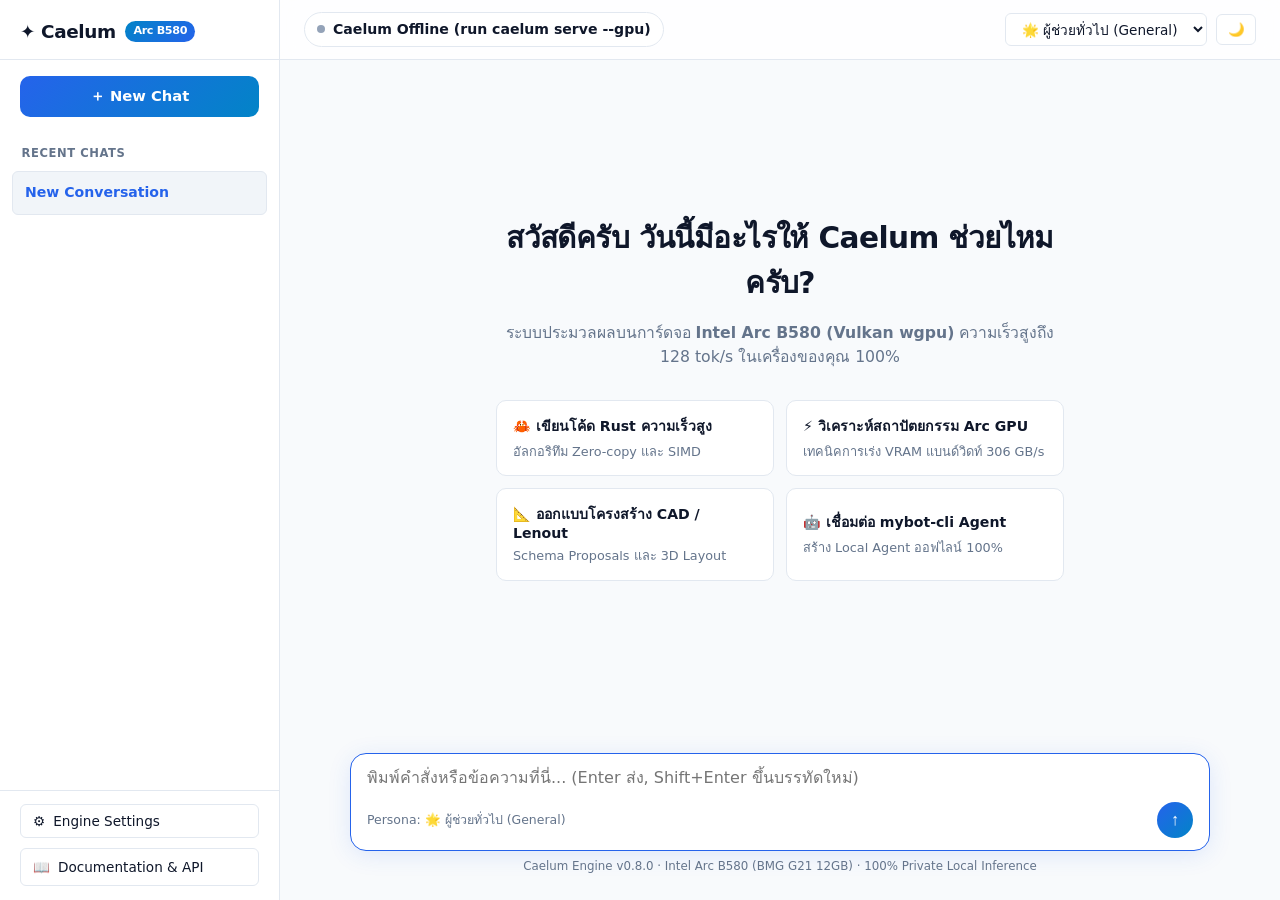
==== web/chat/index.html @ b3f338db "refactor(web): split built-in Chat & Docs UI into caelum/web/{shared,chat,docs}" ====
<!DOCTYPE html>
<html lang="th">
<head>
  <meta charset="UTF-8">
  <meta name="viewport" content="width=device-width, initial-scale=1.0">
  <meta name="color-scheme" content="light dark">
  <title>Caelum AI Chat — Intel Arc B580 Turbo Engine</title>
  <link rel="stylesheet" href="../shared/theme.css">
  <link rel="stylesheet" href="./chat.css">
  <script src="./chat.js" defer></script>
</head>
<body>
  <div id="app-container">
    <aside id="sidebar">
      <div class="sidebar-header">
        <a href="#" class="app-brand">
          <span>✦ Caelum</span>
          <span class="app-brand-badge">Arc B580</span>
        </a>
        <button type="button" class="sidebar-toggle-btn" id="close-sidebar-btn" aria-label="Close sidebar">✕</button>
      </div>

      <button type="button" class="new-chat-btn" id="new-chat-btn">
        <span>＋ New Chat</span>
      </button>

      <div class="chat-history-list" id="chat-history-list"></div>

      <div class="sidebar-footer">
        <button type="button" class="footer-link-btn" id="open-settings-btn">
          <span>⚙️</span>
          <span>Engine Settings</span>
        </button>
        <a href="/docs" class="footer-link-btn" target="_blank">
          <span>📖</span>
          <span>Documentation &amp; API</span>
        </a>
      </div>
    </aside>

    <main id="chat-view">
      <div class="chat-topbar">
        <div class="topbar-left">
          <button type="button" class="sidebar-toggle-btn" id="open-sidebar-btn" aria-label="Open sidebar">☰</button>
          <div class="model-badge">
            <span class="status-dot" id="topbar-status-dot"></span>
            <span id="topbar-model-name">Loading Caelum Engine...</span>
          </div>
        </div>

        <div class="topbar-right">
          <select id="persona-select" class="persona-select" aria-label="Select Assistant Persona">
            <option value="general">🌟 ผู้ช่วยทั่วไป (General)</option>
            <option value="rust">🦀 วิศวกรอาวุโส Rust</option>
            <option value="cad">📐 Lenout CAD Copilot</option>
            <option value="hardware">⚡ ผู้เชี่ยวชาญ Arc GPU</option>
          </select>

          <button type="button" class="icon-btn" id="theme-toggle-btn" aria-label="Toggle Dark/Light Mode">
            <span id="theme-icon">🌙</span>
          </button>
        </div>
      </div>

      <div id="messages-container">
        <div class="welcome-hero" id="welcome-hero">
          <h2>สวัสดีครับ วันนี้มีอะไรให้ Caelum ช่วยไหมครับ?</h2>
          <p>ระบบประมวลผลบนการ์ดจอ <strong>Intel Arc B580 (Vulkan wgpu)</strong> ความเร็วสูงถึง 128 tok/s ในเครื่องของคุณ 100%</p>

          <div class="starter-cards">
            <button type="button" class="starter-card" data-prompt="เขียนฟังก์ชันคำนวณ Fibonacci ในภาษา Rust แบบ Zero-copy และ Benchmark เปรียบเทียบ">
              <div class="starter-card-title">🦀 เขียนโค้ด Rust ความเร็วสูง</div>
              <div class="starter-card-desc">อัลกอริทึม Zero-copy และ SIMD</div>
            </button>
            <button type="button" class="starter-card" data-prompt="อธิบายเทคนิค Subgroups 16-32 และ 4-byte Aligned Q6_K บนสถาปัตยกรรม Intel Battlemage G21">
              <div class="starter-card-title">⚡ วิเคราะห์สถาปัตยกรรม Arc GPU</div>
              <div class="starter-card-desc">เทคนิคการเร่ง VRAM แบนด์วิดท์ 306 GB/s</div>
            </button>
            <button type="button" class="starter-card" data-prompt="ช่วยออกแบบโครงสร้างข้อมูลห้องสี่เหลี่ยม 3 มิติ สำหรับโปรแกรม Lenout CAD ในรูปแบบ JSON">
              <div class="starter-card-title">📐 ออกแบบโครงสร้าง CAD / Lenout</div>
              <div class="starter-card-desc">Schema Proposals และ 3D Layout</div>
            </button>
            <button type="button" class="starter-card" data-prompt="สรุปแนวทางการเชื่อมต่อ mybot-cli เข้ากับ Caelum ผ่าน OpenAI Tool Calling">
              <div class="starter-card-title">🤖 เชื่อมต่อ mybot-cli Agent</div>
              <div class="starter-card-desc">สร้าง Local Agent ออฟไลน์ 100%</div>
            </button>
          </div>
        </div>
      </div>

      <div class="input-dock">
        <div class="input-wrapper">
          <textarea id="user-prompt" rows="1" placeholder="พิมพ์คำสั่งหรือข้อความที่นี่... (Enter ส่ง, Shift+Enter ขึ้นบรรทัดใหม่)" autofocus></textarea>

          <div class="input-toolbar">
            <div class="toolbar-left">
              <span id="active-persona-tag">Persona: ผู้ช่วยทั่วไป</span>
            </div>
            <div class="toolbar-actions">
              <button type="button" class="stop-btn" id="stop-btn" aria-label="Stop generation">■</button>
              <button type="button" class="send-btn" id="send-btn" aria-label="Send message">↑</button>
            </div>
          </div>
        </div>
        <div class="input-hint">Caelum Engine v0.8.0 · Intel Arc B580 (BMG G21 12GB) · 100% Private Local Inference</div>
      </div>
    </main>
  </div>

  <dialog id="settings-dialog" aria-labelledby="settings-dialog-title">
    <div class="dialog-header">
      <h2 class="dialog-title" id="settings-dialog-title">⚙️ Engine Settings</h2>
      <button type="button" class="icon-btn" id="close-settings-x" aria-label="Close settings">✕</button>
    </div>

    <form method="dialog" id="settings-form">
      <div class="form-group">
        <label class="form-label" for="setting-endpoint">API Server Endpoint</label>
        <input type="text" id="setting-endpoint" class="form-input" value="/v1/chat/completions" autofocus>
      </div>

      <div class="form-group">
        <div class="form-label">
          <span>Temperature (ความสร้างสรรค์)</span>
          <span id="val-temp">0.7</span>
        </div>
        <input type="range" id="setting-temp" class="form-range" min="0" max="1.5" step="0.05" value="0.7">
      </div>

      <div class="form-group">
        <div class="form-label">
          <span>Max Completion Tokens</span>
          <span id="val-max-tokens">512</span>
        </div>
        <input type="range" id="setting-max-tokens" class="form-range" min="64" max="4096" step="64" value="512">
      </div>

      <div class="form-group">
        <label class="form-label" for="setting-custom-system">Custom System Prompt (Override)</label>
        <textarea id="setting-custom-system" class="form-textarea" rows="3" placeholder="ระบุ System prompt เจาะจงตามต้องการ..."></textarea>
      </div>

      <div class="dialog-footer">
        <button type="button" class="btn-secondary" id="clear-history-btn">ล้างประวัติแชททั้งหมด</button>
        <button type="submit" class="btn-primary">บันทึกการตั้งค่า</button>
      </div>
    </form>
  </dialog>
</body>
</html>
---- web/shared/theme.css ----
/* -------------------------------------------------------------
   Caelum Shared Design Tokens & Modern Web Guidance Base Styles
   - color-scheme: light dark on :root
   - light-dark() adaptive color tokens + explicit [data-theme] overrides
   - Adaptive scrollbar-color & accent-color
------------------------------------------------------------- */
:root {
  --color-bg-light: #f8fafc;
  --color-bg-dark: #0b0f19;
  --color-surface-light: #ffffff;
  --color-surface-dark: #121826;
  --color-surface-muted-light: #f1f5f9;
  --color-surface-muted-dark: #1e2638;
  --color-border-light: #e2e8f0;
  --color-border-dark: #2a3449;

  --color-text-light: #0f172a;
  --color-text-dark: #f8fafc;
  --color-text-muted-light: #64748b;
  --color-text-muted-dark: #94a3b8;

  --color-brand-light: #2563eb;
  --color-brand-dark: #38bdf8;
  --color-accent-light: #059669;
  --color-accent-dark: #34d399;
  --color-code-bg-light: #0f172a;
  --color-code-bg-dark: #060913;

  color-scheme: light dark;
  --bg: light-dark(var(--color-bg-light), var(--color-bg-dark));
  --surface: light-dark(var(--color-surface-light), var(--color-surface-dark));
  --surface-muted: light-dark(var(--color-surface-muted-light), var(--color-surface-muted-dark));
  --border: light-dark(var(--color-border-light), var(--color-border-dark));
  --text: light-dark(var(--color-text-light), var(--color-text-dark));
  --text-muted: light-dark(var(--color-text-muted-light), var(--color-text-muted-dark));
  --brand: light-dark(var(--color-brand-light), var(--color-brand-dark));
  --accent: light-dark(var(--color-accent-light), var(--color-accent-dark));
  --code-bg: light-dark(var(--color-code-bg-light), var(--color-code-bg-dark));

  --radius-sm: 6px;
  --radius-md: 10px;
  --radius-lg: 16px;
  --font-sans: system-ui, -apple-system, BlinkMacSystemFont, 'Segoe UI', Roboto, 'Sukhumvit Set', 'Kanit', sans-serif;
  --font-mono: 'JetBrains Mono', 'Fira Code', ui-monospace, SFMono-Regular, Menlo, Monaco, Consolas, monospace;

  --scrollbar-thumb: light-dark(#94a3b8, #475569);
  --scrollbar-track: light-dark(#f1f5f9, #0f172a);
  scrollbar-color: var(--scrollbar-thumb) var(--scrollbar-track);
  accent-color: var(--brand);
}

[data-theme="light"] {
  color-scheme: light;
  --bg: var(--color-bg-light);
  --surface: var(--color-surface-light);
  --surface-muted: var(--color-surface-muted-light);
  --border: var(--color-border-light);
  --text: var(--color-text-light);
  --text-muted: var(--color-text-muted-light);
  --brand: var(--color-brand-light);
  --accent: var(--color-accent-light);
  --code-bg: var(--color-code-bg-light);
}

[data-theme="dark"] {
  color-scheme: dark;
  --bg: var(--color-bg-dark);
  --surface: var(--color-surface-dark);
  --surface-muted: var(--color-surface-muted-dark);
  --border: var(--color-border-dark);
  --text: var(--color-text-dark);
  --text-muted: var(--color-text-muted-dark);
  --brand: var(--color-brand-dark);
  --accent: var(--color-accent-dark);
  --code-bg: var(--color-code-bg-dark);
}

* {
  box-sizing: border-box;
  margin: 0;
  padding: 0;
}

body {
  background-color: var(--bg);
  color: var(--text);
  font-family: var(--font-sans);
  -webkit-font-smoothing: antialiased;
}

.status-dot {
  width: 8px;
  height: 8px;
  border-radius: 50%;
  background-color: #94a3b8;
  flex-shrink: 0;
}

.status-dot.online {
  background-color: #10b981;
  box-shadow: 0 0 8px #10b981;
}
---- web/chat/chat.css ----
/* Caelum Web Chat — Claude & ChatGPT-inspired Layout */
:root {
  --sidebar-width: 280px;
}

body {
  line-height: 1.5;
  height: 100dvh;
  overflow: hidden;
  display: flex;
}

#app-container {
  display: flex;
  width: 100%;
  height: 100%;
  position: relative;
}

/* Sidebar */
aside#sidebar {
  width: var(--sidebar-width);
  height: 100%;
  background-color: var(--surface);
  border-right: 1px solid var(--border);
  display: flex;
  flex-direction: column;
  flex-shrink: 0;
  transition: transform 0.25s cubic-bezier(0.16, 1, 0.3, 1);
  z-index: 40;
}

@media (max-width: 768px) {
  aside#sidebar {
    position: absolute;
    top: 0;
    left: 0;
    bottom: 0;
    transform: translateX(-100%);
    box-shadow: 4px 0 24px rgba(0, 0, 0, 0.3);
  }
  aside#sidebar.open {
    transform: translateX(0);
  }
}

.sidebar-header {
  padding: 1.1rem 1.25rem 0.85rem;
  border-bottom: 1px solid var(--border);
  display: flex;
  align-items: center;
  justify-content: space-between;
}

.app-brand {
  display: flex;
  align-items: center;
  gap: 0.6rem;
  font-weight: 800;
  font-size: 1.15rem;
  letter-spacing: -0.02em;
  color: var(--text);
  text-decoration: none;
}

.app-brand-badge {
  font-size: 0.7rem;
  font-weight: 700;
  padding: 0.15rem 0.5rem;
  border-radius: 9999px;
  background: linear-gradient(135deg, #0284c7, #2563eb);
  color: white;
}

.new-chat-btn {
  margin: 1rem 1.25rem 0.5rem;
  padding: 0.7rem 1rem;
  border-radius: var(--radius-md);
  background: linear-gradient(135deg, #2563eb, #0284c7);
  color: white;
  border: none;
  font-family: inherit;
  font-weight: 600;
  font-size: 0.92rem;
  cursor: pointer;
  display: flex;
  align-items: center;
  justify-content: center;
  gap: 0.5rem;
  transition: opacity 0.15s, transform 0.15s;
}
.new-chat-btn:hover {
  opacity: 0.92;
  transform: translateY(-1px);
}

.chat-history-list {
  flex: 1;
  overflow-y: auto;
  padding: 0.5rem 0.75rem;
  display: flex;
  flex-direction: column;
  gap: 0.25rem;
}

.history-group-title {
  font-size: 0.72rem;
  font-weight: 700;
  text-transform: uppercase;
  letter-spacing: 0.05em;
  color: var(--text-muted);
  padding: 0.75rem 0.6rem 0.3rem;
}

.history-item {
  display: flex;
  align-items: center;
  justify-content: space-between;
  padding: 0.6rem 0.75rem;
  border-radius: var(--radius-sm);
  color: var(--text);
  text-decoration: none;
  font-size: 0.88rem;
  cursor: pointer;
  border: 1px solid transparent;
  transition: background-color 0.15s, border-color 0.15s;
}
.history-item:hover {
  background-color: var(--surface-muted);
}
.history-item.active {
  background-color: var(--surface-muted);
  border-color: var(--border);
  font-weight: 600;
  color: var(--brand);
}

.history-item-title {
  white-space: nowrap;
  overflow: hidden;
  text-overflow: ellipsis;
  flex: 1;
}

.history-item-del {
  background: none;
  border: none;
  color: var(--text-muted);
  opacity: 0;
  cursor: pointer;
  padding: 0.2rem;
  font-size: 0.9rem;
  transition: opacity 0.15s, color 0.15s;
}
.history-item:hover .history-item-del {
  opacity: 0.8;
}
.history-item-del:hover {
  opacity: 1;
  color: #ef4444;
}

.sidebar-footer {
  padding: 0.85rem 1.25rem;
  border-top: 1px solid var(--border);
  display: flex;
  flex-direction: column;
  gap: 0.6rem;
  background-color: var(--surface);
}

.footer-link-btn {
  background: none;
  border: 1px solid var(--border);
  color: var(--text);
  font-size: 0.85rem;
  font-family: inherit;
  padding: 0.5rem 0.75rem;
  border-radius: var(--radius-sm);
  cursor: pointer;
  display: flex;
  align-items: center;
  gap: 0.5rem;
  text-decoration: none;
  transition: background-color 0.15s;
}
.footer-link-btn:hover {
  background-color: var(--surface-muted);
}

/* Main Chat View */
main#chat-view {
  flex: 1;
  height: 100%;
  display: flex;
  flex-direction: column;
  position: relative;
  background-color: var(--bg);
  min-width: 0;
}

.chat-topbar {
  height: 60px;
  padding: 0 1.5rem;
  border-bottom: 1px solid var(--border);
  display: flex;
  align-items: center;
  justify-content: space-between;
  background-color: light-dark(rgba(255, 255, 255, 0.8), rgba(18, 24, 38, 0.8));
  backdrop-filter: blur(10px);
  -webkit-backdrop-filter: blur(10px);
  z-index: 20;
  gap: 0.75rem;
}

.topbar-left {
  display: flex;
  align-items: center;
  gap: 0.75rem;
  min-width: 0;
}

.sidebar-toggle-btn {
  display: none;
  background: none;
  border: 1px solid var(--border);
  color: var(--text);
  padding: 0.4rem 0.6rem;
  border-radius: var(--radius-sm);
  cursor: pointer;
}
@media (max-width: 768px) {
  .sidebar-toggle-btn {
    display: flex;
  }
}

.model-badge {
  display: flex;
  align-items: center;
  gap: 0.5rem;
  font-size: 0.88rem;
  font-weight: 600;
  padding: 0.35rem 0.75rem;
  border-radius: 9999px;
  background-color: var(--surface);
  border: 1px solid var(--border);
  overflow: hidden;
  text-overflow: ellipsis;
  white-space: nowrap;
}

.topbar-right {
  display: flex;
  align-items: center;
  gap: 0.6rem;
  flex-shrink: 0;
}

.persona-select {
  background-color: var(--surface);
  border: 1px solid var(--border);
  color: var(--text);
  font-family: inherit;
  font-size: 0.85rem;
  padding: 0.4rem 0.75rem;
  border-radius: var(--radius-sm);
  cursor: pointer;
}

.icon-btn {
  background: none;
  border: 1px solid var(--border);
  color: var(--text);
  padding: 0.45rem 0.65rem;
  border-radius: var(--radius-sm);
  cursor: pointer;
  display: flex;
  align-items: center;
  justify-content: center;
  background-color: var(--surface);
  transition: background-color 0.15s;
}
.icon-btn:hover {
  background-color: var(--surface-muted);
}

/* Message Stream Container */
#messages-container {
  flex: 1;
  overflow-y: auto;
  padding: 2rem 1.5rem;
  display: flex;
  flex-direction: column;
  gap: 1.5rem;
  scroll-behavior: smooth;
}

.message-row {
  display: flex;
  width: 100%;
  max-width: 860px;
  margin: 0 auto;
  gap: 1rem;
}

.avatar {
  width: 34px;
  height: 34px;
  border-radius: 8px;
  display: flex;
  align-items: center;
  justify-content: center;
  font-size: 0.95rem;
  font-weight: 700;
  flex-shrink: 0;
}
.avatar.user {
  background-color: var(--surface-muted);
  border: 1px solid var(--border);
  color: var(--text);
}
.avatar.assistant {
  background: linear-gradient(135deg, #0284c7, #2563eb);
  color: white;
  box-shadow: 0 2px 10px rgba(37, 99, 235, 0.3);
}

.message-body {
  flex: 1;
  display: flex;
  flex-direction: column;
  gap: 0.4rem;
  min-width: 0;
}

.message-sender {
  font-size: 0.8rem;
  font-weight: 700;
  color: var(--text-muted);
}

.message-content {
  font-size: 0.98rem;
  line-height: 1.65;
  word-break: break-word;
}
.message-content p {
  margin-bottom: 0.85rem;
}
.message-content p:last-child {
  margin-bottom: 0;
}
.message-content ul, .message-content ol {
  margin-left: 1.5rem;
  margin-bottom: 0.85rem;
}
.message-content li {
  margin-bottom: 0.3rem;
}

/* Markdown Code Blocks */
.message-content .code-block {
  margin: 0.85rem 0;
  border-radius: var(--radius-md);
  background-color: var(--code-bg);
  border: 1px solid var(--border);
  overflow: hidden;
}

.code-block-header {
  display: flex;
  align-items: center;
  justify-content: space-between;
  padding: 0.45rem 0.85rem;
  background-color: rgba(255, 255, 255, 0.05);
  border-bottom: 1px solid rgba(255, 255, 255, 0.08);
  font-family: var(--font-mono);
  font-size: 0.75rem;
  color: #94a3b8;
}

.code-block pre {
  padding: 0.9rem 1rem;
  overflow-x: auto;
  font-family: var(--font-mono);
  font-size: 0.88rem;
  line-height: 1.55;
  color: #e2e8f0;
}

.copy-code-btn {
  background: rgba(255, 255, 255, 0.1);
  border: 1px solid rgba(255, 255, 255, 0.2);
  color: #f8fafc;
  font-size: 0.72rem;
  font-family: var(--font-sans);
  padding: 0.2rem 0.5rem;
  border-radius: 4px;
  cursor: pointer;
  transition: all 0.15s ease;
}
.copy-code-btn:hover {
  background: rgba(255, 255, 255, 0.2);
}
.copy-code-btn.copied {
  background: #10b981;
  border-color: #10b981;
  color: white;
}

.inline-code {
  font-family: var(--font-mono);
  font-size: 0.88em;
  padding: 0.15rem 0.35rem;
  border-radius: 4px;
  background-color: var(--surface-muted);
  border: 1px solid var(--border);
}

.message-hud {
  font-family: var(--font-mono);
  font-size: 0.74rem;
  color: var(--text-muted);
  display: flex;
  align-items: center;
  gap: 0.8rem;
  margin-top: 0.4rem;
}
.hud-tag {
  color: var(--accent);
  font-weight: 600;
}

.typing-cursor::after {
  content: '▋';
  display: inline-block;
  vertical-align: baseline;
  animation: blink 0.8s infinite;
  color: var(--brand);
  margin-left: 2px;
}
@keyframes blink {
  0%, 100% { opacity: 1; }
  50% { opacity: 0; }
}

/* Welcome Hero */
.welcome-hero {
  margin: auto;
  max-width: 600px;
  text-align: center;
  display: flex;
  flex-direction: column;
  align-items: center;
  gap: 1rem;
  padding: 2rem 1rem;
}
.welcome-hero h2 {
  font-size: 1.85rem;
  font-weight: 800;
  letter-spacing: -0.02em;
}
.welcome-hero p {
  color: var(--text-muted);
  font-size: 0.98rem;
}

.starter-cards {
  display: grid;
  grid-template-columns: 1fr 1fr;
  gap: 0.75rem;
  width: 100%;
  margin-top: 1rem;
}
@media (max-width: 580px) {
  .starter-cards {
    grid-template-columns: 1fr;
  }
}
.starter-card {
  background-color: var(--surface);
  border: 1px solid var(--border);
  border-radius: var(--radius-md);
  padding: 0.85rem 1rem;
  text-align: left;
  cursor: pointer;
  font-size: 0.88rem;
  font-family: inherit;
  transition: border-color 0.15s, background-color 0.15s;
}
.starter-card:hover {
  border-color: var(--brand);
  background-color: var(--surface-muted);
}
.starter-card-title {
  font-weight: 700;
  margin-bottom: 0.25rem;
  color: var(--text);
}
.starter-card-desc {
  color: var(--text-muted);
  font-size: 0.8rem;
}

/* Input Dock */
.input-dock {
  padding: 1rem 1.5rem 1.5rem;
  background-color: var(--bg);
  display: flex;
  flex-direction: column;
  align-items: center;
}

.input-wrapper {
  width: 100%;
  max-width: 860px;
  background-color: var(--surface);
  border: 1px solid var(--border);
  border-radius: var(--radius-lg);
  padding: 0.75rem 1rem;
  box-shadow: 0 4px 20px -2px rgba(0, 0, 0, 0.08);
  display: flex;
  flex-direction: column;
  gap: 0.5rem;
  transition: border-color 0.2s, box-shadow 0.2s;
}
.input-wrapper:focus-within {
  border-color: var(--brand);
  box-shadow: 0 4px 24px -2px rgba(37, 99, 235, 0.15);
}

textarea#user-prompt {
  width: 100%;
  border: none;
  background: transparent;
  color: var(--text);
  font-family: inherit;
  font-size: 1rem;
  line-height: 1.5;
  resize: none;
  max-height: 200px;
  outline: none;
}

.input-toolbar {
  display: flex;
  align-items: center;
  justify-content: space-between;
  padding-top: 0.25rem;
}

.toolbar-left {
  display: flex;
  align-items: center;
  gap: 0.5rem;
  font-size: 0.78rem;
  color: var(--text-muted);
}

.toolbar-actions {
  display: flex;
  align-items: center;
  gap: 0.5rem;
}

.send-btn, .stop-btn {
  width: 36px;
  height: 36px;
  border-radius: 9999px;
  border: none;
  display: flex;
  align-items: center;
  justify-content: center;
  cursor: pointer;
  font-size: 1.05rem;
  transition: opacity 0.15s, transform 0.15s;
}
.send-btn {
  background: linear-gradient(135deg, #2563eb, #0284c7);
  color: white;
}
.send-btn:hover {
  opacity: 0.9;
  transform: scale(1.05);
}
.send-btn:disabled {
  opacity: 0.35;
  cursor: not-allowed;
  transform: none;
}

.stop-btn {
  background-color: #ef4444;
  color: white;
  display: none;
}
.stop-btn:hover {
  opacity: 0.9;
}

.input-hint {
  font-size: 0.74rem;
  color: var(--text-muted);
  margin-top: 0.45rem;
}

/* Native Modal Dialog (Modern Web Guidance Compliant) */
dialog#settings-dialog {
  margin: auto;
  border: 1px solid var(--border);
  border-radius: var(--radius-lg);
  background-color: var(--surface);
  color: var(--text);
  padding: 1.75rem;
  max-width: 500px;
  width: 90vw;
  box-shadow: 0 20px 40px rgba(0, 0, 0, 0.35);
}
dialog#settings-dialog:modal {
  overscroll-behavior: contain;
}
dialog#settings-dialog::backdrop {
  background: rgba(0, 0, 0, 0.6);
  backdrop-filter: blur(4px);
  overflow: hidden;
  overscroll-behavior: contain;
}

.dialog-header {
  display: flex;
  align-items: center;
  justify-content: space-between;
  margin-bottom: 1.25rem;
}
.dialog-title {
  font-size: 1.25rem;
  font-weight: 800;
}

.form-group {
  margin-bottom: 1.25rem;
  display: flex;
  flex-direction: column;
  gap: 0.4rem;
}
.form-label {
  font-size: 0.85rem;
  font-weight: 700;
  color: var(--text-muted);
  display: flex;
  justify-content: space-between;
}

.form-input, .form-textarea {
  padding: 0.65rem;
  border-radius: var(--radius-sm);
  border: 1px solid var(--border);
  background-color: var(--surface-muted);
  color: var(--text);
  font-family: inherit;
  font-size: 0.92rem;
}

.form-range {
  width: 100%;
  accent-color: var(--brand);
}

.dialog-footer {
  display: flex;
  justify-content: flex-end;
  gap: 0.6rem;
  margin-top: 1.5rem;
}
.btn-secondary {
  background-color: var(--surface-muted);
  border: 1px solid var(--border);
  color: var(--text);
  padding: 0.55rem 1rem;
  border-radius: var(--radius-sm);
  cursor: pointer;
  font-weight: 600;
}
.btn-primary {
  background: linear-gradient(135deg, #2563eb, #0284c7);
  border: none;
  color: white;
  padding: 0.55rem 1.2rem;
  border-radius: var(--radius-sm);
  cursor: pointer;
  font-weight: 600;
}
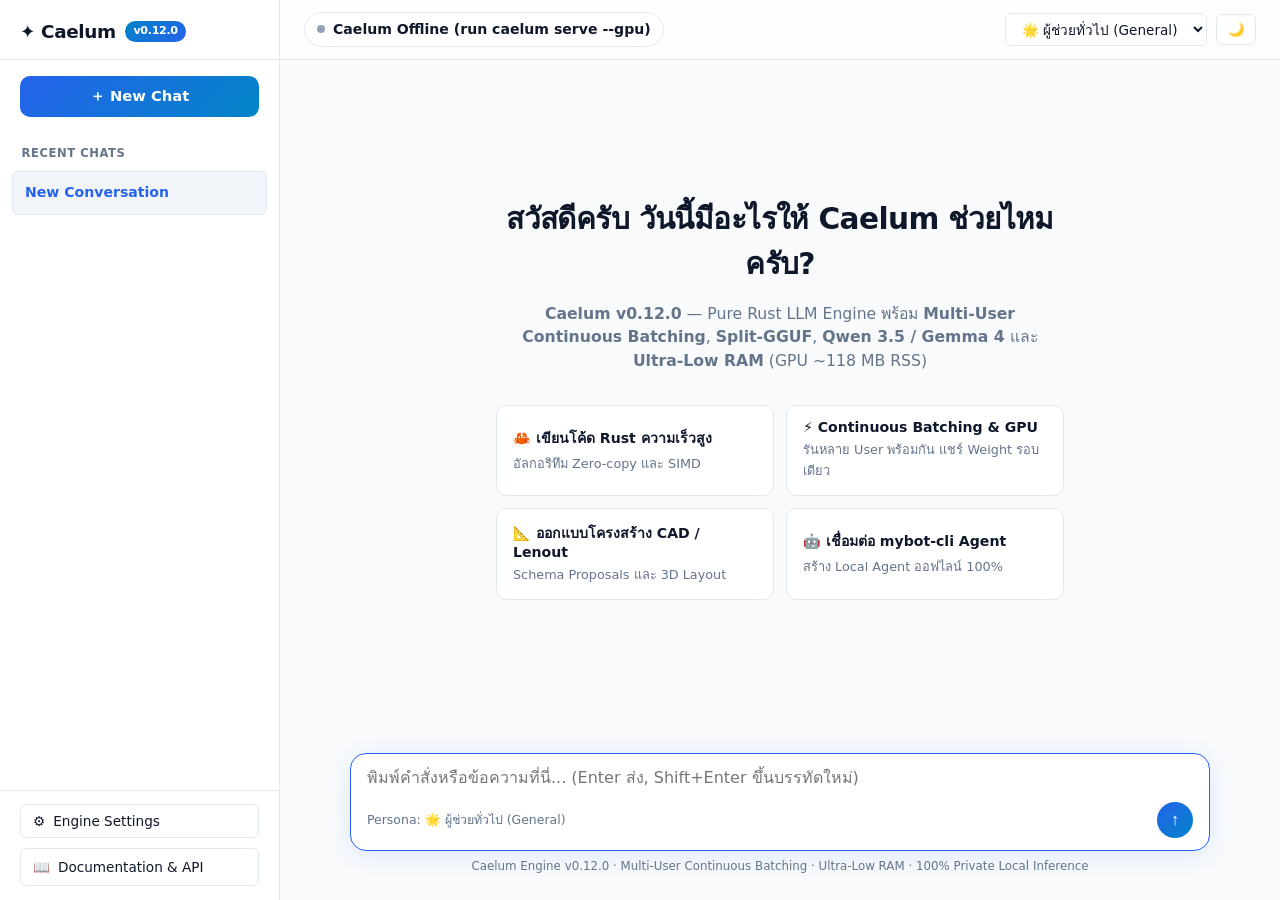
==== commit 79313677: "docs(web): update embedded Web Chat, Docs, and README to v0.12.0" ====
--- a/web/chat/index.html
+++ b/web/chat/index.html
@@ -4,7 +4,7 @@
   <meta charset="UTF-8">
   <meta name="viewport" content="width=device-width, initial-scale=1.0">
   <meta name="color-scheme" content="light dark">
-  <title>Caelum AI Chat — Intel Arc B580 Turbo Engine</title>
+  <title>Caelum AI Chat v0.12.0 — Continuous Batching Engine</title>
   <link rel="stylesheet" href="../shared/theme.css">
   <link rel="stylesheet" href="./chat.css">
   <script src="./chat.js" defer></script>
@@ -15,7 +15,7 @@
       <div class="sidebar-header">
         <a href="#" class="app-brand">
           <span>✦ Caelum</span>
-          <span class="app-brand-badge">Arc B580</span>
+          <span class="app-brand-badge" id="sidebar-version-badge">v0.12.0</span>
         </a>
         <button type="button" class="sidebar-toggle-btn" id="close-sidebar-btn" aria-label="Close sidebar">✕</button>
       </div>
@@ -42,9 +42,12 @@
       <div class="chat-topbar">
         <div class="topbar-left">
           <button type="button" class="sidebar-toggle-btn" id="open-sidebar-btn" aria-label="Open sidebar">☰</button>
-          <div class="model-badge">
-            <span class="status-dot" id="topbar-status-dot"></span>
+          <div class="model-badge" aria-live="off">
+            <span class="status-dot" id="topbar-status-dot" aria-hidden="true"></span>
             <span id="topbar-model-name">Loading Caelum Engine...</span>
+          </div>
+          <div class="slots-pill" id="topbar-slots-pill" aria-live="off" hidden>
+            <span id="topbar-slots-text">Slots 0/4</span>
           </div>
         </div>
 
@@ -64,17 +67,17 @@
 
       <div id="messages-container">
         <div class="welcome-hero" id="welcome-hero">
-          <h2>สวัสดีครับ วันนี้มีอะไรให้ Caelum ช่วยไหมครับ?</h2>
-          <p>ระบบประมวลผลบนการ์ดจอ <strong>Intel Arc B580 (Vulkan wgpu)</strong> ความเร็วสูงถึง 128 tok/s ในเครื่องของคุณ 100%</p>
+          <h1>สวัสดีครับ วันนี้มีอะไรให้ Caelum ช่วยไหมครับ?</h1>
+          <p><strong>Caelum v0.12.0</strong> — Pure Rust LLM Engine พร้อม <strong>Multi-User Continuous Batching</strong>, <strong>Split-GGUF</strong>, <strong>Qwen 3.5 / Gemma 4</strong> และ <strong>Ultra-Low RAM</strong> (GPU ~118 MB RSS)</p>
 
           <div class="starter-cards">
             <button type="button" class="starter-card" data-prompt="เขียนฟังก์ชันคำนวณ Fibonacci ในภาษา Rust แบบ Zero-copy และ Benchmark เปรียบเทียบ">
               <div class="starter-card-title">🦀 เขียนโค้ด Rust ความเร็วสูง</div>
               <div class="starter-card-desc">อัลกอริทึม Zero-copy และ SIMD</div>
             </button>
-            <button type="button" class="starter-card" data-prompt="อธิบายเทคนิค Subgroups 16-32 และ 4-byte Aligned Q6_K บนสถาปัตยกรรม Intel Battlemage G21">
-              <div class="starter-card-title">⚡ วิเคราะห์สถาปัตยกรรม Arc GPU</div>
-              <div class="starter-card-desc">เทคนิคการเร่ง VRAM แบนด์วิดท์ 306 GB/s</div>
+            <button type="button" class="starter-card" data-prompt="อธิบายการทำงานของ Iteration-Level Continuous Batching และ Per-Slot KV Prefix Caching">
+              <div class="starter-card-title">⚡ Continuous Batching &amp; GPU</div>
+              <div class="starter-card-desc">รันหลาย User พร้อมกัน แชร์ Weight รอบเดียว</div>
             </button>
             <button type="button" class="starter-card" data-prompt="ช่วยออกแบบโครงสร้างข้อมูลห้องสี่เหลี่ยม 3 มิติ สำหรับโปรแกรม Lenout CAD ในรูปแบบ JSON">
               <div class="starter-card-title">📐 ออกแบบโครงสร้าง CAD / Lenout</div>
@@ -102,7 +105,7 @@
             </div>
           </div>
         </div>
-        <div class="input-hint">Caelum Engine v0.8.0 · Intel Arc B580 (BMG G21 12GB) · 100% Private Local Inference</div>
+        <div class="input-hint" id="engine-footer-hint">Caelum Engine v0.12.0 · Multi-User Continuous Batching · Ultra-Low RAM · 100% Private Local Inference</div>
       </div>
     </main>
   </div>
@@ -121,7 +124,7 @@
 
       <div class="form-group">
         <div class="form-label">
-          <span>Temperature (ความสร้างสรรค์)</span>
+          <label for="setting-temp">Temperature (ความสร้างสรรค์)</label>
           <span id="val-temp">0.7</span>
         </div>
         <input type="range" id="setting-temp" class="form-range" min="0" max="1.5" step="0.05" value="0.7">
@@ -129,7 +132,7 @@
 
       <div class="form-group">
         <div class="form-label">
-          <span>Max Completion Tokens</span>
+          <label for="setting-max-tokens">Max Completion Tokens</label>
           <span id="val-max-tokens">512</span>
         </div>
         <input type="range" id="setting-max-tokens" class="form-range" min="64" max="4096" step="64" value="512">
--- a/web/chat/chat.css
+++ b/web/chat/chat.css
@@ -216,8 +216,31 @@
 .topbar-left {
   display: flex;
   align-items: center;
-  gap: 0.75rem;
+  gap: 0.6rem;
   min-width: 0;
+}
+
+.slots-pill {
+  display: inline-flex;
+  align-items: center;
+  gap: 0.35rem;
+  font-size: 0.76rem;
+  font-family: var(--font-mono);
+  font-weight: 600;
+  font-variant-numeric: tabular-nums;
+  padding: 0.25rem 0.65rem;
+  border-radius: 9999px;
+  background-color: var(--surface-muted);
+  border: 1px solid var(--border);
+  color: var(--text-muted);
+  white-space: nowrap;
+}
+.slots-pill.busy {
+  border-color: var(--brand);
+  color: var(--brand);
+}
+.slots-pill[hidden] {
+  display: none;
 }
 
 .sidebar-toggle-btn {
@@ -456,6 +479,7 @@
   gap: 1rem;
   padding: 2rem 1rem;
 }
+.welcome-hero h1,
 .welcome-hero h2 {
   font-size: 1.85rem;
   font-weight: 800;
